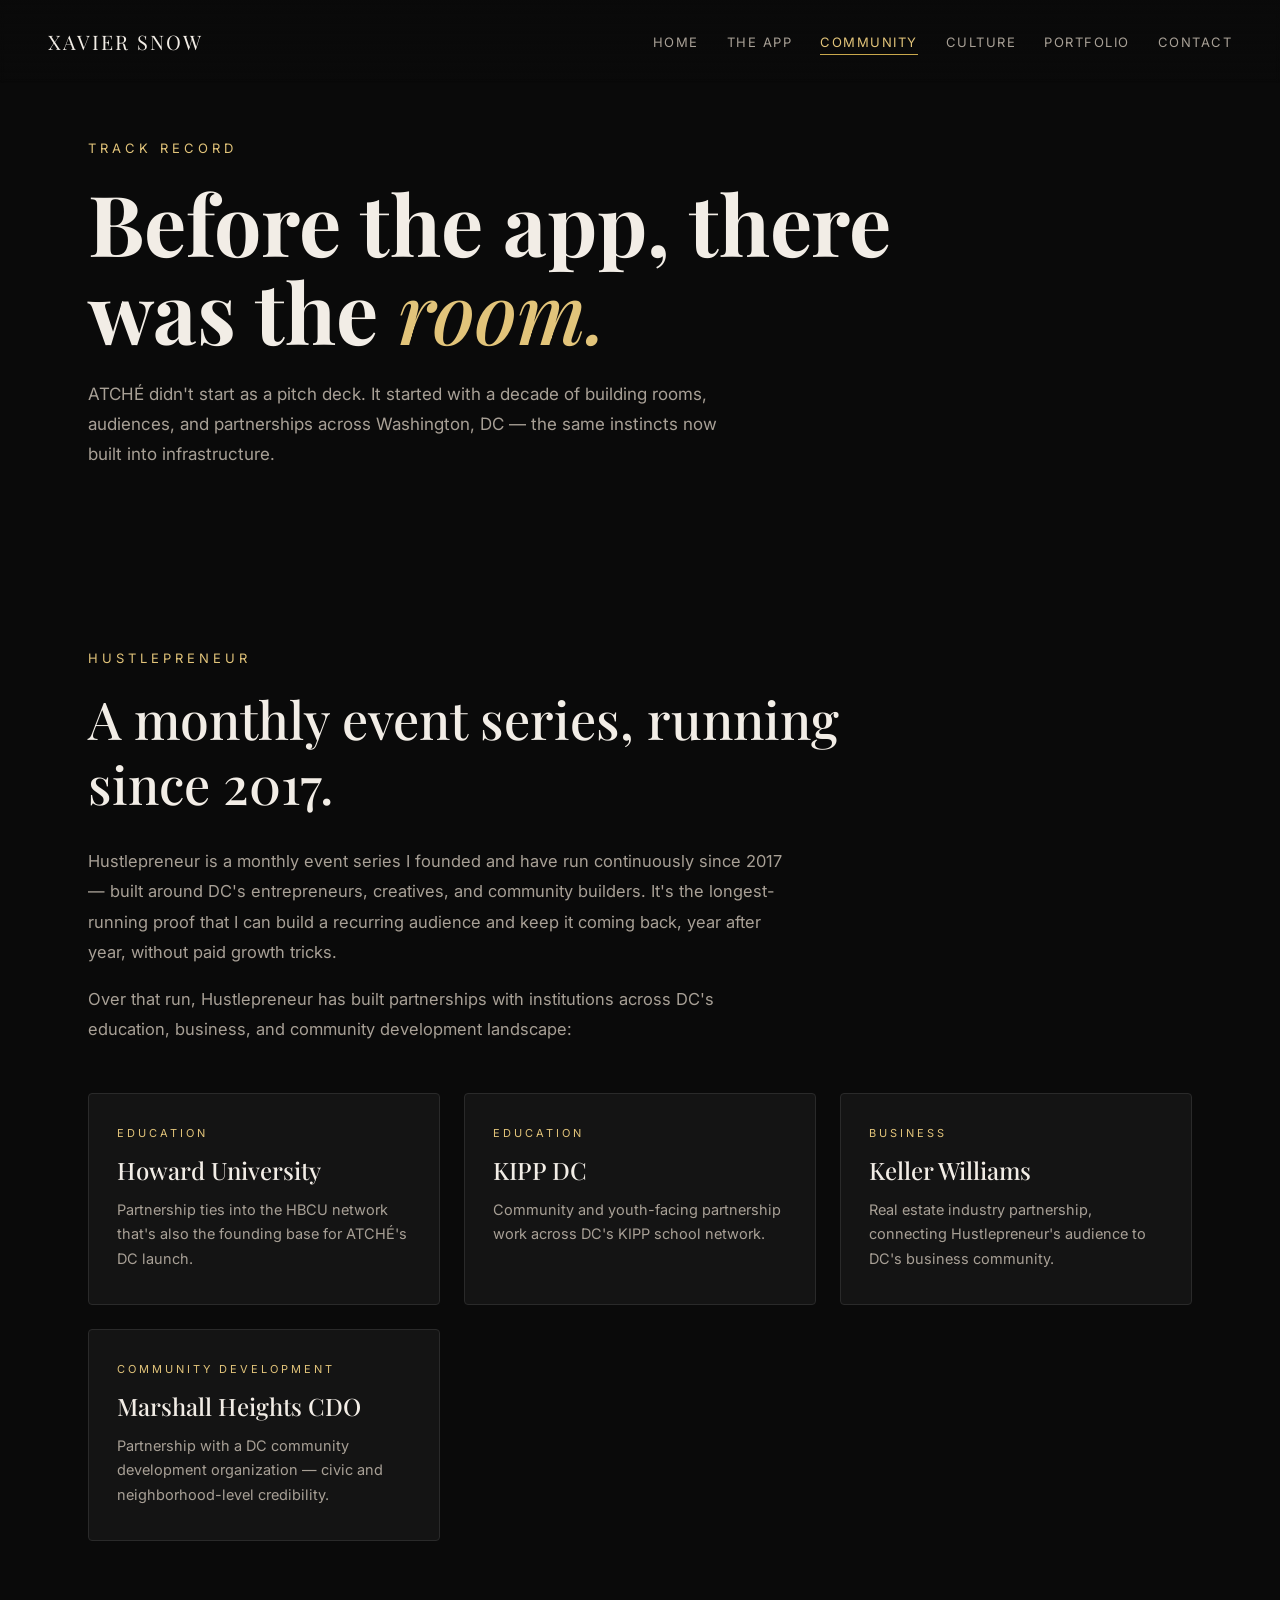
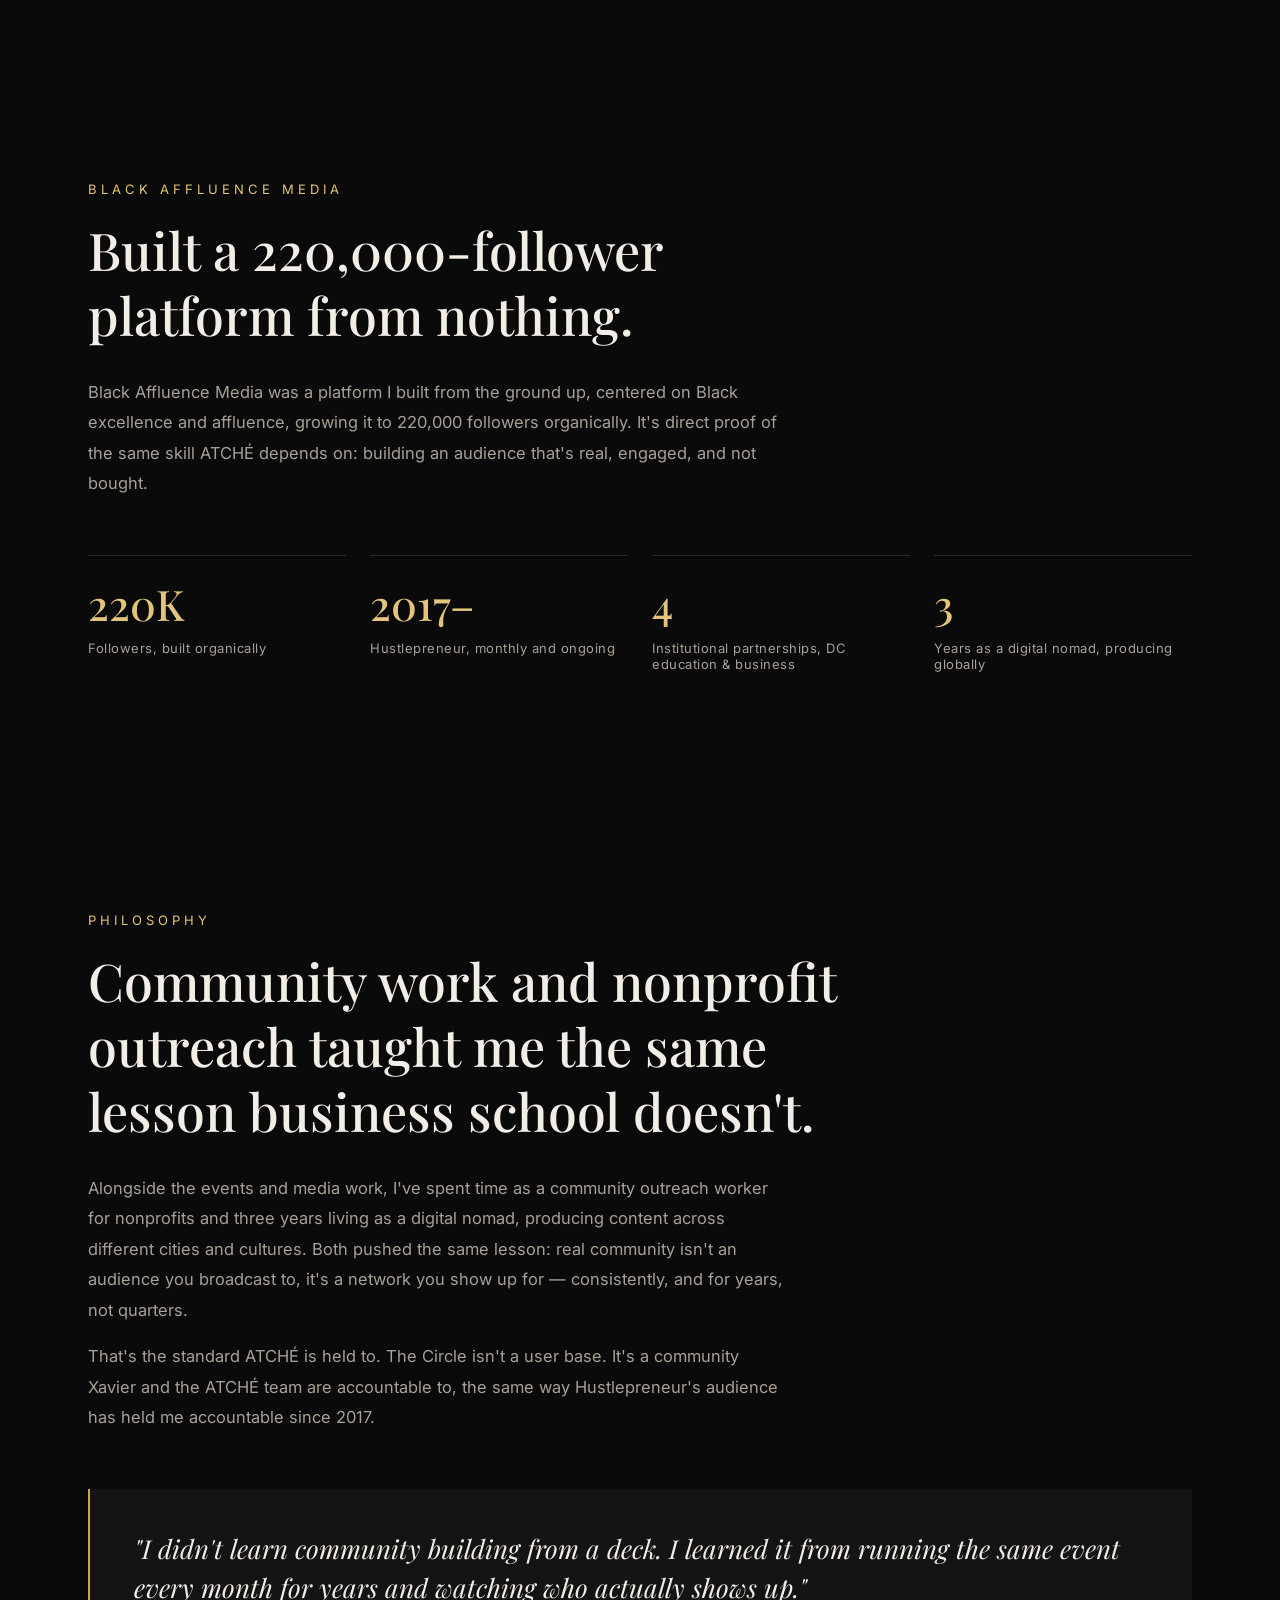
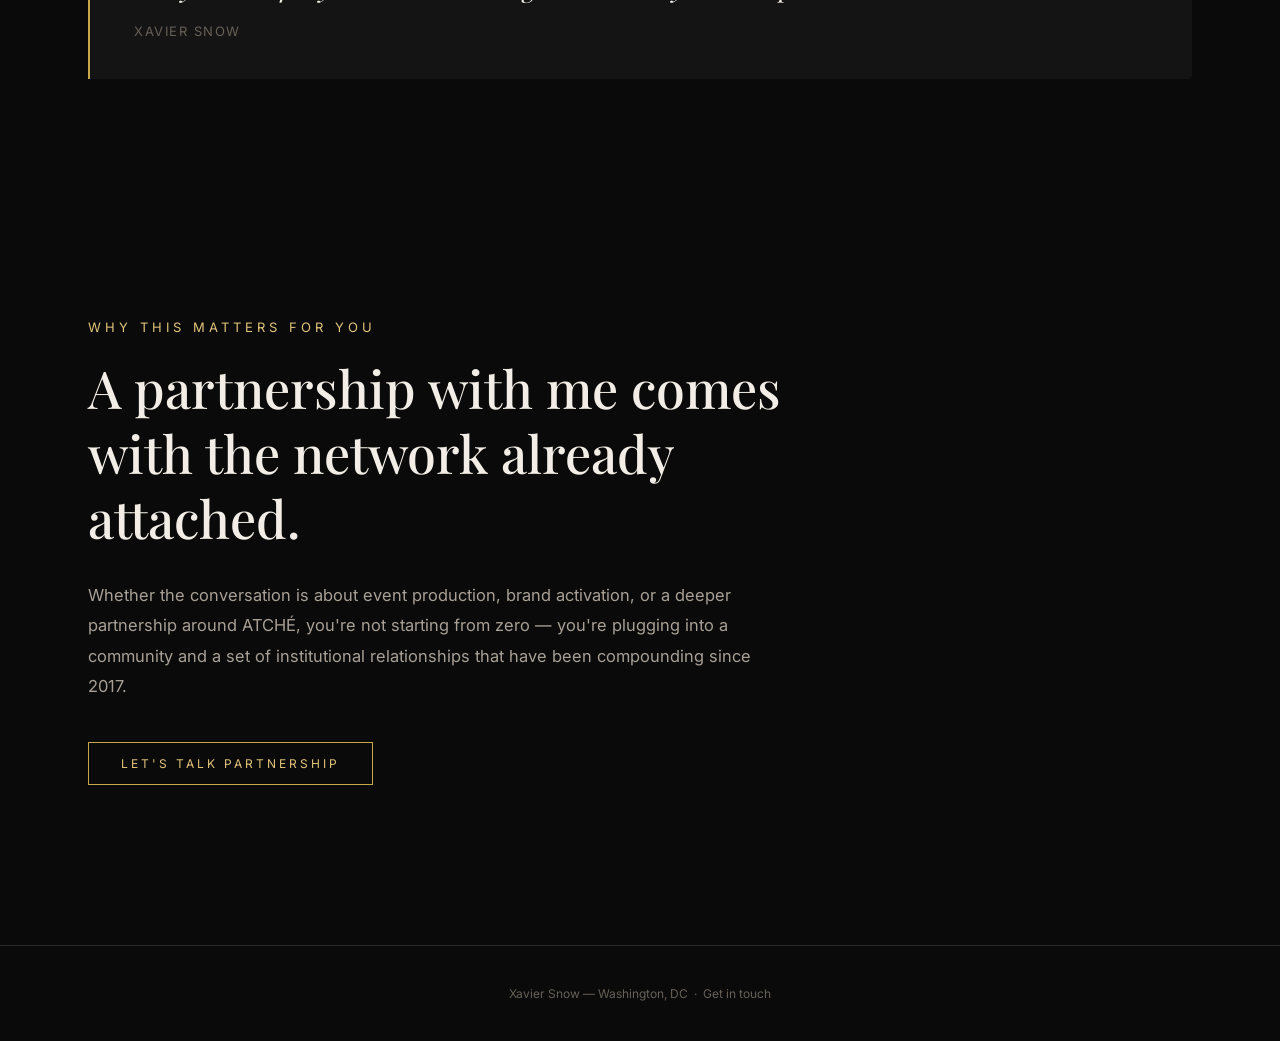
==== community.html @ 62bb4e22 "Initial site" ====
<!DOCTYPE html>
<html lang="en">
<head>
<meta charset="UTF-8">
<meta name="viewport" content="width=device-width, initial-scale=1.0">
<title>Community | Xavier Snow</title>
<meta name="description" content="A decade of building communities in DC — Hustlepreneur, Black Affluence Media, and the partnerships behind them.">
<link rel="stylesheet" href="styles.css">
</head>
<body>

<nav>
  <a class="logo" href="index.html">XAVIER SNOW</a>
  <ul>
    <li><a class="nav-link" href="index.html">Home</a></li>
    <li><a class="nav-link" href="the-app.html">The App</a></li>
    <li><a class="nav-link active" href="community.html">Community</a></li>
    <li><a class="nav-link" href="culture.html">Culture</a></li>
    <li><a class="nav-link" href="portfolio.html">Portfolio</a></li>
    <li><a class="nav-link" href="contact.html">Contact</a></li>
  </ul>
</nav>

<div class="page-hero">
  <div class="page-eyebrow">Track record</div>
  <h1>Before the app, there was the <em>room.</em></h1>
  <p class="page-sub">ATCHÉ didn't start as a pitch deck. It started with a decade of building rooms, audiences, and partnerships across Washington, DC — the same instincts now built into infrastructure.</p>
</div>

<section class="reveal">
  <div class="section-label">Hustlepreneur</div>
  <h2 class="section-title">A monthly event series, running since 2017.</h2>
  <div class="body-text">
    <p>Hustlepreneur is a monthly event series I founded and have run continuously since 2017 — built around DC's entrepreneurs, creatives, and community builders. It's the longest-running proof that I can build a recurring audience and keep it coming back, year after year, without paid growth tricks.</p>
    <p>Over that run, Hustlepreneur has built partnerships with institutions across DC's education, business, and community development landscape:</p>
  </div>
  <div class="card-grid">
    <div class="card">
      <span class="card-tag">Education</span>
      <h3>Howard University</h3>
      <p>Partnership ties into the HBCU network that's also the founding base for ATCHÉ's DC launch.</p>
    </div>
    <div class="card">
      <span class="card-tag">Education</span>
      <h3>KIPP DC</h3>
      <p>Community and youth-facing partnership work across DC's KIPP school network.</p>
    </div>
    <div class="card">
      <span class="card-tag">Business</span>
      <h3>Keller Williams</h3>
      <p>Real estate industry partnership, connecting Hustlepreneur's audience to DC's business community.</p>
    </div>
    <div class="card">
      <span class="card-tag">Community development</span>
      <h3>Marshall Heights CDO</h3>
      <p>Partnership with a DC community development organization — civic and neighborhood-level credibility.</p>
    </div>
  </div>
</section>

<section class="reveal">
  <div class="section-label">Black Affluence Media</div>
  <h2 class="section-title">Built a 220,000-follower platform from nothing.</h2>
  <div class="body-text">
    <p>Black Affluence Media was a platform I built from the ground up, centered on Black excellence and affluence, growing it to 220,000 followers organically. It's direct proof of the same skill ATCHÉ depends on: building an audience that's real, engaged, and not bought.</p>
  </div>
  <div class="stats">
    <div class="stat"><div class="stat-num">220K</div><div class="stat-label">Followers, built organically</div></div>
    <div class="stat"><div class="stat-num">2017–</div><div class="stat-label">Hustlepreneur, monthly and ongoing</div></div>
    <div class="stat"><div class="stat-num">4</div><div class="stat-label">Institutional partnerships, DC education &amp; business</div></div>
    <div class="stat"><div class="stat-num">3</div><div class="stat-label">Years as a digital nomad, producing globally</div></div>
  </div>
</section>

<section class="reveal">
  <div class="section-label">Philosophy</div>
  <h2 class="section-title">Community work and nonprofit outreach taught me the same lesson business school doesn't.</h2>
  <div class="body-text">
    <p>Alongside the events and media work, I've spent time as a community outreach worker for nonprofits and three years living as a digital nomad, producing content across different cities and cultures. Both pushed the same lesson: real community isn't an audience you broadcast to, it's a network you show up for — consistently, and for years, not quarters.</p>
    <p>That's the standard ATCHÉ is held to. The Circle isn't a user base. It's a community Xavier and the ATCHÉ team are accountable to, the same way Hustlepreneur's audience has held me accountable since 2017.</p>
  </div>
  <div class="callout">
    <p>"I didn't learn community building from a deck. I learned it from running the same event every month for years and watching who actually shows up."</p>
    <div class="callout-attr">Xavier Snow</div>
  </div>
</section>

<section class="reveal" style="padding-bottom:160px;">
  <div class="section-label">Why this matters for you</div>
  <h2 class="section-title">A partnership with me comes with the network already attached.</h2>
  <div class="body-text">
    <p>Whether the conversation is about event production, brand activation, or a deeper partnership around ATCHÉ, you're not starting from zero — you're plugging into a community and a set of institutional relationships that have been compounding since 2017.</p>
  </div>
  <div class="cta-row">
    <a class="btn-outline" href="contact.html">Let's talk partnership</a>
  </div>
</section>

<footer>
  Xavier Snow — Washington, DC &nbsp;·&nbsp; <a href="contact.html">Get in touch</a>
</footer>

<script>
const reveals = document.querySelectorAll('.reveal');
const observer = new IntersectionObserver((entries) => {
  entries.forEach(entry => {
    if (entry.isIntersecting) {
      entry.target.classList.add('visible');
      observer.unobserve(entry.target);
    }
  });
}, { threshold: 0.15 });
reveals.forEach(el => observer.observe(el));
</script>

</body>
</html>
---- styles.css ----
/* ============================================================
   XAVIER SNOW — Personal & Business Hub
   Shared stylesheet — black/gold, Playfair Display + Inter
   ============================================================ */

@import url('https://fonts.googleapis.com/css2?family=Playfair+Display:ital,wght@0,400;0,500;0,700;1,500&family=Inter:wght@300;400;500;600&display=swap');

* { box-sizing: border-box; margin: 0; padding: 0; }

:root {
  --black: #0a0a0a;
  --surface: #141414;
  --surface2: #1c1c1c;
  --border: #2a2a2a;
  --gold: #C9A84C;
  --gold-light: #E2C47A;
  --text: #F2EDE6;
  --text2: #A8A096;
  --text3: #666058;
}

html { scroll-behavior: smooth; }

body {
  font-family: 'Inter', sans-serif;
  background: var(--black);
  color: var(--text);
  overflow-x: hidden;
}

a { color: inherit; }

/* ---------- nav ---------- */
nav {
  position: fixed; top: 0; left: 0; right: 0; z-index: 100;
  display: flex; justify-content: space-between; align-items: center;
  padding: 28px 48px;
  background: linear-gradient(to bottom, rgba(10,10,10,0.85), transparent);
  backdrop-filter: blur(2px);
}
nav .logo {
  font-family: 'Playfair Display', serif; font-size: 20px; letter-spacing: 2px;
  text-decoration: none; color: var(--text);
}
nav ul { display: flex; gap: 28px; list-style: none; font-size: 13px; letter-spacing: 1.5px; text-transform: uppercase; }
nav a.nav-link { color: var(--text2); text-decoration: none; transition: color 0.3s ease; padding-bottom: 4px; border-bottom: 1px solid transparent; }
nav a.nav-link:hover { color: var(--gold-light); }
nav a.nav-link.active { color: var(--gold-light); border-bottom-color: var(--gold); }

@media (max-width: 760px) {
  nav { padding: 20px 24px; flex-direction: column; gap: 14px; align-items: flex-start; }
  nav ul { gap: 14px; font-size: 10.5px; flex-wrap: wrap; }
}

/* ---------- page hero (sub-pages) ---------- */
.page-hero {
  min-height: 56vh;
  display: flex; flex-direction: column; justify-content: center;
  padding: 140px 48px 60px;
  max-width: 1200px; margin: 0 auto;
}
.page-eyebrow {
  font-size: 13px; letter-spacing: 4px; text-transform: uppercase;
  color: var(--gold-light); margin-bottom: 22px;
  opacity: 0; transform: translateY(18px);
  animation: rise 0.9s ease forwards 0.1s;
}
.page-hero h1 {
  font-family: 'Playfair Display', serif;
  font-size: clamp(40px, 7vw, 84px);
  line-height: 1.05; font-weight: 700;
  max-width: 920px;
  opacity: 0; transform: translateY(32px);
  animation: rise 1s ease forwards 0.25s;
}
.page-hero h1 em { font-style: italic; color: var(--gold-light); font-weight: 500; }
.page-hero .page-sub {
  margin-top: 26px; max-width: 640px; font-size: 17px; color: var(--text2); line-height: 1.75;
  opacity: 0; transform: translateY(18px);
  animation: rise 1s ease forwards 0.55s;
}

@keyframes rise { to { opacity: 1; transform: translateY(0); } }

/* ---------- hero (home, full) ---------- */
.hero {
  min-height: 100vh;
  display: flex; flex-direction: column; justify-content: center;
  padding: 0 48px;
  position: relative;
}
.hero-eyebrow {
  font-size: 13px; letter-spacing: 4px; text-transform: uppercase;
  color: var(--gold-light); margin-bottom: 24px;
  opacity: 0; transform: translateY(20px);
  animation: rise 1s ease forwards 0.2s;
}
.hero h1 {
  font-family: 'Playfair Display', serif;
  font-size: clamp(44px, 10vw, 112px);
  line-height: 0.98; font-weight: 700;
  opacity: 0; transform: translateY(40px);
  animation: rise 1.1s ease forwards 0.4s;
}
.hero h1 em { font-style: italic; color: var(--gold-light); font-weight: 500; }
.hero-sub {
  margin-top: 28px; max-width: 580px; font-size: 17px; color: var(--text2); line-height: 1.7;
  opacity: 0; transform: translateY(20px);
  animation: rise 1s ease forwards 0.7s;
}
.hero-scroll {
  position: absolute; bottom: 40px; left: 48px;
  font-size: 12px; letter-spacing: 3px; text-transform: uppercase; color: var(--text3);
  display: flex; align-items: center; gap: 12px;
  opacity: 0; animation: rise 1s ease forwards 1.1s;
}
.hero-scroll::after {
  content: ''; width: 60px; height: 1px; background: var(--text3);
  animation: extend 2s ease-in-out infinite alternate;
}
@keyframes extend { from { width: 24px; } to { width: 72px; } }

/* ---------- section shared ---------- */
section { padding: 120px 48px; max-width: 1200px; margin: 0 auto; }
.section-label {
  font-size: 13px; letter-spacing: 4px; text-transform: uppercase;
  color: var(--gold-light); margin-bottom: 20px;
}
.section-title {
  font-family: 'Playfair Display', serif; font-size: clamp(30px, 4.5vw, 52px);
  font-weight: 500; max-width: 780px; line-height: 1.25;
}
.body-text {
  margin-top: 30px; max-width: 700px; font-size: 16.5px; color: var(--text2); line-height: 1.85;
}
.body-text p + p { margin-top: 16px; }
.body-text strong { color: var(--text); font-weight: 500; }

/* reveal-on-scroll */
.reveal { opacity: 0; transform: translateY(48px); transition: opacity 0.9s ease, transform 0.9s ease; }
.reveal.visible { opacity: 1; transform: translateY(0); }

/* ---------- stat blocks ---------- */
.stats { margin-top: 56px; display: grid; grid-template-columns: repeat(auto-fit, minmax(200px, 1fr)); gap: 24px; }
.stat { border-top: 1px solid var(--border); padding-top: 20px; }
.stat-num { font-family: 'Playfair Display', serif; font-size: 42px; color: var(--gold-light); font-weight: 500; }
.stat-label { font-size: 13px; color: var(--text2); margin-top: 8px; letter-spacing: 0.5px; }

/* ---------- card grid (home nav cards, pillars, tiers) ---------- */
.card-grid { margin-top: 48px; display: grid; grid-template-columns: repeat(auto-fit, minmax(260px, 1fr)); gap: 24px; }
.card {
  background: var(--surface); border: 1px solid var(--border); border-radius: 4px;
  padding: 32px 28px; text-decoration: none; display: block;
  transition: transform 0.5s cubic-bezier(.16,1,.3,1), border-color 0.4s ease, background 0.4s ease;
}
.card:hover { transform: translateY(-6px); border-color: var(--gold); background: var(--surface2); }
.card .card-tag { font-size: 11px; letter-spacing: 3px; text-transform: uppercase; color: var(--gold-light); margin-bottom: 14px; display: block; }
.card h3 { font-family: 'Playfair Display', serif; font-size: 24px; font-weight: 500; color: var(--text); margin-bottom: 12px; }
.card p { font-size: 14.5px; color: var(--text2); line-height: 1.7; }
.card .card-arrow { display: inline-block; margin-top: 18px; font-size: 13px; color: var(--gold-light); letter-spacing: 1px; }

/* ---------- pillar list (numbered) ---------- */
.pillars { margin-top: 48px; display: flex; flex-direction: column; }
.pillar { display: grid; grid-template-columns: 64px 1fr; gap: 24px; padding: 32px 0; border-top: 1px solid var(--border); }
.pillar:last-child { border-bottom: 1px solid var(--border); }
.pillar-num { font-family: 'Playfair Display', serif; font-size: 30px; color: var(--gold); opacity: 0.7; }
.pillar h3 { font-family: 'Playfair Display', serif; font-size: 22px; font-weight: 500; margin-bottom: 10px; }
.pillar p { font-size: 15px; color: var(--text2); line-height: 1.75; max-width: 640px; }

/* ---------- tier cards ---------- */
.tier-grid { margin-top: 48px; display: grid; grid-template-columns: repeat(auto-fit, minmax(280px, 1fr)); gap: 24px; }
.tier-card { border: 1px solid var(--border); border-radius: 4px; padding: 36px 28px; background: var(--surface); }
.tier-card.featured { border-color: var(--gold); background: var(--surface2); }
.tier-name { font-family: 'Playfair Display', serif; font-size: 26px; font-weight: 500; color: var(--gold-light); margin-bottom: 8px; }
.tier-who { font-size: 12.5px; letter-spacing: 1.5px; text-transform: uppercase; color: var(--text3); margin-bottom: 20px; }
.tier-card p { font-size: 14.5px; color: var(--text2); line-height: 1.75; }

/* ---------- timeline (roadmap) ---------- */
.timeline { margin-top: 48px; display: flex; flex-direction: column; }
.timeline-item { display: grid; grid-template-columns: 140px 1fr; gap: 24px; padding: 26px 0; border-top: 1px solid var(--border); }
.timeline-item:last-child { border-bottom: 1px solid var(--border); }
.timeline-phase { font-family: 'Playfair Display', serif; font-size: 17px; color: var(--gold-light); }
.timeline-item p { font-size: 14.5px; color: var(--text2); line-height: 1.7; }

/* ---------- quote / callout ---------- */
.callout {
  margin-top: 56px; padding: 40px 44px; border-left: 2px solid var(--gold);
  background: var(--surface); border-radius: 0 4px 4px 0;
}
.callout p { font-family: 'Playfair Display', serif; font-size: clamp(19px, 2.4vw, 26px); font-style: italic; line-height: 1.5; color: var(--text); }
.callout .callout-attr { margin-top: 16px; font-family: 'Inter', sans-serif; font-style: normal; font-size: 13px; letter-spacing: 1.5px; text-transform: uppercase; color: var(--text3); }

/* ---------- portfolio grid (reused from existing portfolio page) ---------- */
.portfolio-grid { margin-top: 48px; display: grid; grid-template-columns: repeat(auto-fit, minmax(280px, 1fr)); gap: 20px; }
.portfolio-card {
  aspect-ratio: 4/5; border-radius: 3px; overflow: hidden; position: relative;
  background: var(--surface2); border: 1px solid var(--border);
  display: flex; align-items: flex-end;
  transition: transform 0.6s cubic-bezier(.16,1,.3,1), border-color 0.4s ease;
  text-decoration: none;
}
.portfolio-card:hover { transform: translateY(-6px); border-color: var(--gold); }
.portfolio-card .tag {
  font-size: 10px; letter-spacing: 3px; text-transform: uppercase; color: var(--text);
  position: absolute; top: 20px; left: 20px; z-index: 2;
  background: rgba(0,0,0,0.55); padding: 4px 8px; border-radius: 2px; backdrop-filter: blur(4px);
}
.portfolio-card .caption {
  padding: 20px; font-family: 'Playfair Display', serif; font-size: 18px; color: var(--text);
  position: relative; z-index: 2;
  background: linear-gradient(to top, rgba(0,0,0,0.9) 0%, rgba(0,0,0,0.4) 60%, transparent 100%);
  width: 100%;
}
.portfolio-card .cover-img {
  position: absolute; inset: 0; width: 100%; height: 100%; object-fit: cover;
  transition: transform 0.7s cubic-bezier(.16,1,.3,1);
}
.portfolio-card:hover .cover-img { transform: scale(1.05); }
.gallery-cta { margin-top: 28px; text-align: center; }
.gallery-cta a, .btn-outline {
  display: inline-block; padding: 13px 32px; border: 1px solid var(--gold);
  color: var(--gold-light); font-size: 12px; letter-spacing: 3px; text-transform: uppercase;
  text-decoration: none; transition: background 0.3s ease, color 0.3s ease;
}
.gallery-cta a:hover, .btn-outline:hover { background: var(--gold); color: var(--black); }

/* ---------- video section (reused) ---------- */
.video-section { padding: 0 48px 120px; max-width: 1200px; margin: 0 auto; }
.video-section-label { font-size: 13px; letter-spacing: 4px; text-transform: uppercase; color: var(--gold-light); margin-bottom: 20px; }
.video-section-title { font-family: 'Playfair Display', serif; font-size: clamp(28px, 4vw, 48px); font-weight: 500; max-width: 680px; line-height: 1.2; margin-bottom: 40px; }

.video-hero { position: relative; width: 100%; aspect-ratio: 16/9; overflow: hidden; border-radius: 3px; border: 1px solid var(--border); animation: pulse-glow 4s ease-in-out infinite; }
.video-hero video { width: 100%; height: 100%; object-fit: cover; display: block; }
.video-hero-overlay { position: absolute; inset: 0; background: linear-gradient(to top, rgba(0,0,0,0.75) 0%, transparent 50%); display: flex; align-items: flex-end; padding: 32px; pointer-events: none; }
.video-hero-caption { font-family: 'Playfair Display', serif; font-size: clamp(20px, 3vw, 32px); color: var(--text); font-weight: 500; }
.video-hero-caption small { display: block; font-family: 'Inter', sans-serif; font-size: 12px; letter-spacing: 3px; text-transform: uppercase; color: var(--gold-light); margin-bottom: 8px; font-weight: 400; }
.video-hero::after { content: ''; position: absolute; inset: 0; border: 1px solid rgba(201,168,76,0); border-radius: 3px; pointer-events: none; transition: border-color 0.4s ease; }
.video-hero:hover::after { border-color: rgba(201,168,76,0.6); }

.video-shimmer { position: absolute; inset: 0; background: linear-gradient(90deg, transparent 0%, rgba(201,168,76,0.06) 50%, transparent 100%); background-size: 200% 100%; animation: shimmer 2.5s ease-in-out infinite; }
.video-hero video ~ .video-shimmer { display: none; }

.video-reel { margin-top: 20px; display: flex; gap: 16px; overflow-x: auto; scroll-snap-type: x mandatory; padding-bottom: 8px; scrollbar-width: none; }
.video-reel::-webkit-scrollbar { display: none; }
.reel-card { flex-shrink: 0; width: 220px; aspect-ratio: 9/16; position: relative; overflow: hidden; border-radius: 3px; border: 1px solid var(--border); scroll-snap-align: start; background: var(--surface2); transition: border-color 0.4s ease, transform 0.5s cubic-bezier(.16,1,.3,1); cursor: pointer; }
.reel-card:hover { border-color: var(--gold); transform: scale(1.02); }
.reel-card video { width: 100%; height: 100%; object-fit: cover; display: block; }
.reel-card .reel-label { position: absolute; bottom: 0; left: 0; right: 0; padding: 16px 14px 14px; background: linear-gradient(to top, rgba(0,0,0,0.85) 0%, transparent 100%); font-family: 'Playfair Display', serif; font-size: 15px; color: var(--text); }
.reel-card .reel-tag { font-family: 'Inter', sans-serif; font-size: 10px; letter-spacing: 3px; text-transform: uppercase; color: var(--gold-light); display: block; margin-bottom: 4px; }
.reel-card .video-shimmer { animation-delay: 0.4s; }
.reel-card::before { content: '▶'; position: absolute; top: 50%; left: 50%; transform: translate(-50%,-50%) scale(0.8); font-size: 24px; color: rgba(255,255,255,0.6); opacity: 0; transition: opacity 0.3s ease, transform 0.3s ease; z-index: 3; pointer-events: none; }
.reel-card:hover::before { opacity: 1; transform: translate(-50%,-50%) scale(1); }

@keyframes pulse-glow { 0%, 100% { box-shadow: 0 0 0 1px rgba(201,168,76,0.15); } 50% { box-shadow: 0 0 40px 4px rgba(201,168,76,0.12); } }
@keyframes shimmer { 0% { background-position: -200% 0; } 100% { background-position: 200% 0; } }

/* ---------- rates table (reused) ---------- */
.rates-table { margin-top: 48px; width: 100%; border-collapse: collapse; font-size: 15px; }
.rates-table th { text-align: left; font-size: 12px; letter-spacing: 2px; text-transform: uppercase; color: var(--text3); padding: 14px 0; border-bottom: 1px solid var(--border); }
.rates-table td { padding: 22px 0; border-bottom: 1px solid var(--border); vertical-align: top; }
.rates-table .service { font-family: 'Playfair Display', serif; font-size: 19px; }
.rates-table .desc { color: var(--text2); font-size: 14px; max-width: 360px; }
.rates-table .price { color: var(--gold-light); text-align: right; white-space: nowrap; font-size: 17px; }
.rates-note { margin-top: 24px; font-size: 13px; color: var(--text3); font-style: italic; max-width: 600px; }

/* ---------- contact ---------- */
.contact-title { font-family: 'Playfair Display', serif; font-size: clamp(36px, 7vw, 72px); font-weight: 500; max-width: 800px; }
.contact-title em { font-style: italic; color: var(--gold-light); }
.contact-links { margin-top: 48px; display: flex; flex-wrap: wrap; gap: 16px 48px; }
.contact-links a { color: var(--text); text-decoration: none; font-size: 15px; letter-spacing: 1px; border-bottom: 1px solid var(--border); padding-bottom: 6px; transition: border-color 0.3s ease, color 0.3s ease; }
.contact-links a:hover { color: var(--gold-light); border-color: var(--gold); }

.cta-row { margin-top: 40px; display: flex; gap: 18px; flex-wrap: wrap; }

footer { padding: 40px 48px; text-align: center; font-size: 12px; color: var(--text3); border-top: 1px solid var(--border); }
footer a { color: var(--text3); text-decoration: none; }
footer a:hover { color: var(--gold-light); }

/* ---------- showcase image (full-bleed editorial still) ---------- */
.showcase {
  max-width: 1200px; margin: 0 auto; padding: 0 48px 100px;
}
.showcase-frame {
  position: relative; width: 100%; aspect-ratio: 16/9; overflow: hidden;
  border-radius: 3px; border: 1px solid var(--border);
}
.showcase-frame img { width: 100%; height: 100%; object-fit: cover; display: block; }
.showcase-frame .showcase-overlay {
  position: absolute; inset: 0;
  background: linear-gradient(to top, rgba(0,0,0,0.75) 0%, transparent 55%);
  display: flex; align-items: flex-end; padding: 32px; pointer-events: none;
}
.showcase-caption { font-family: 'Playfair Display', serif; font-size: clamp(18px, 2.6vw, 28px); color: var(--text); }
.showcase-caption small { display: block; font-family: 'Inter', sans-serif; font-size: 12px; letter-spacing: 3px; text-transform: uppercase; color: var(--gold-light); margin-bottom: 8px; font-weight: 400; }

/* ---------- placeholder reel card (awaiting real footage) ---------- */
.reel-card.placeholder {
  display: flex; align-items: center; justify-content: center; text-align: center;
  border-style: dashed; background: var(--surface);
}
.reel-card.placeholder .placeholder-inner { padding: 20px; }
.reel-card.placeholder .placeholder-icon { font-size: 22px; color: var(--text3); margin-bottom: 10px; }
.reel-card.placeholder .placeholder-text { font-size: 12px; letter-spacing: 1px; color: var(--text3); line-height: 1.6; }
.reel-card.placeholder:hover { border-color: var(--gold-light); transform: none; }

@media (max-width: 640px) {
  section { padding: 80px 24px; }
  .hero, .page-hero { padding-left: 24px; padding-right: 24px; }
  .video-section { padding: 0 24px 80px; }
  .showcase { padding: 0 24px 70px; }
  .reel-card { width: 160px; }
  .pillar { grid-template-columns: 1fr; gap: 8px; }
  .timeline-item { grid-template-columns: 1fr; gap: 6px; }
}
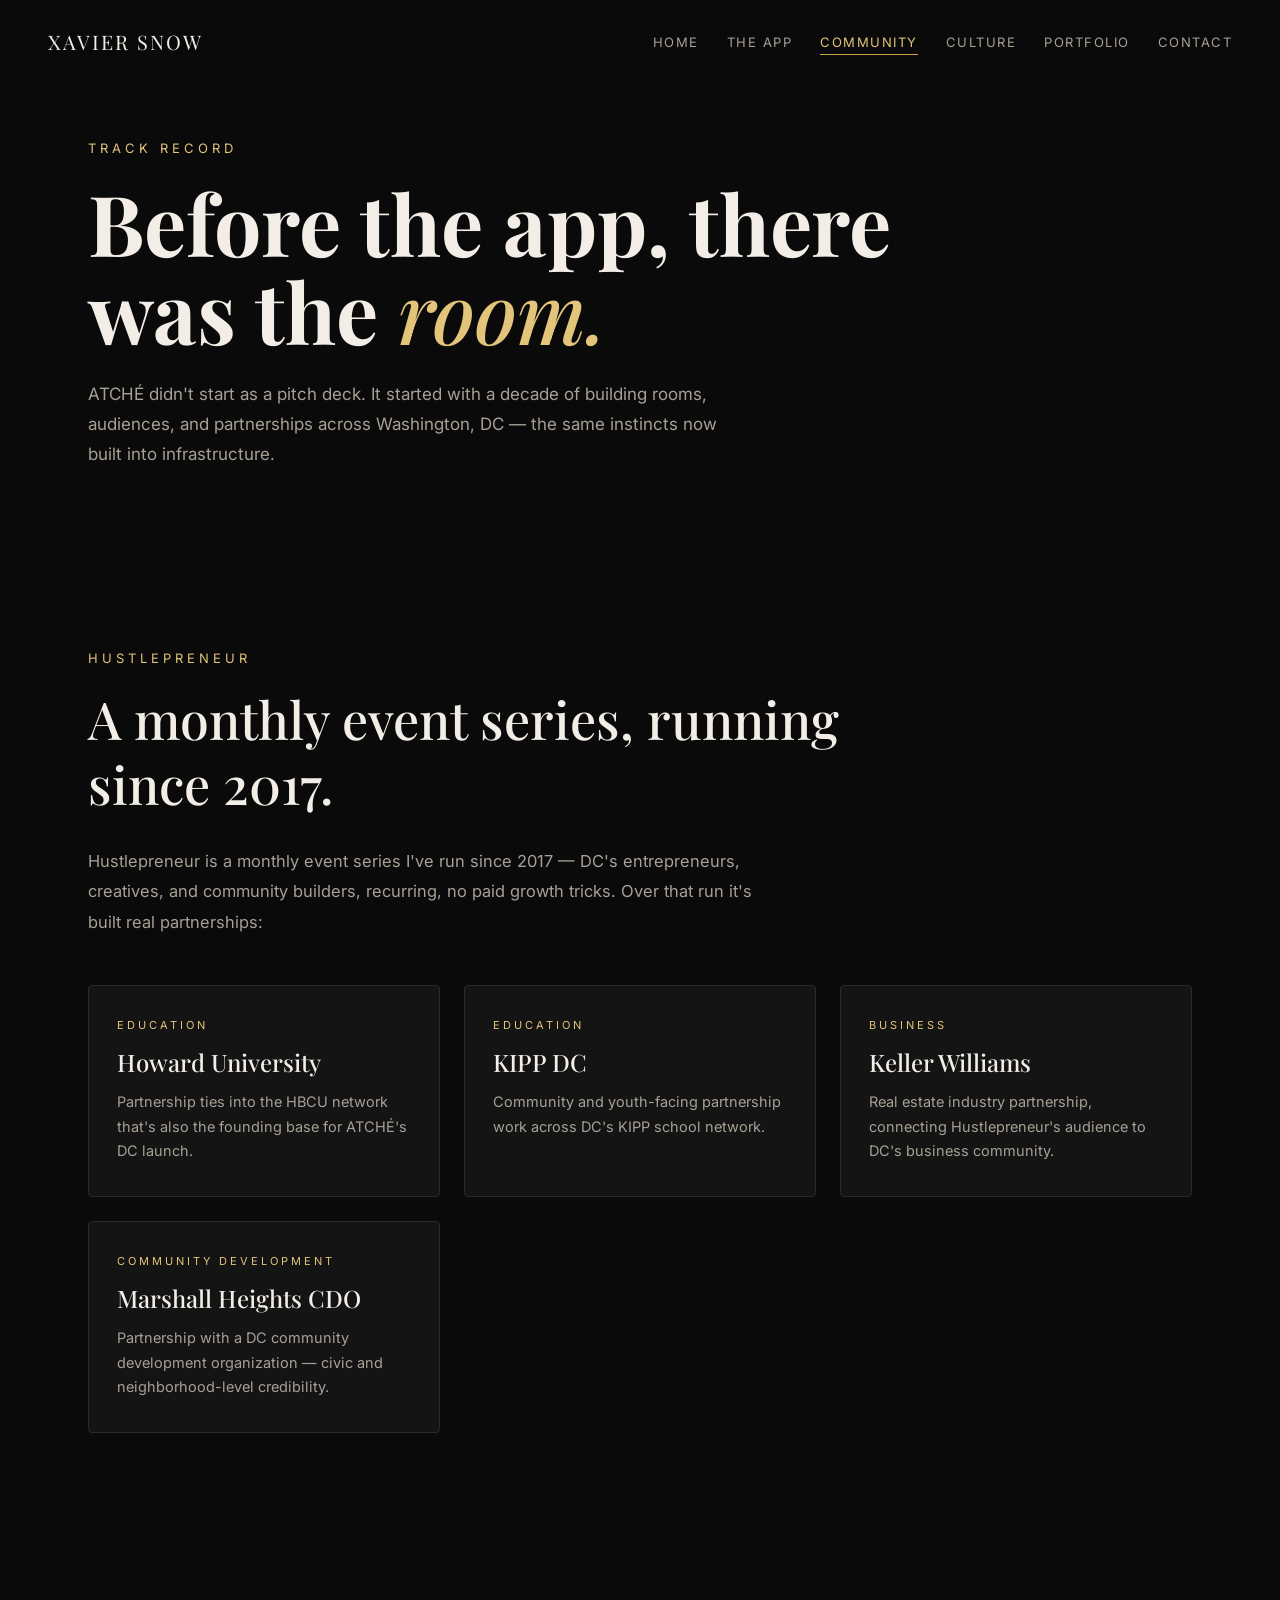
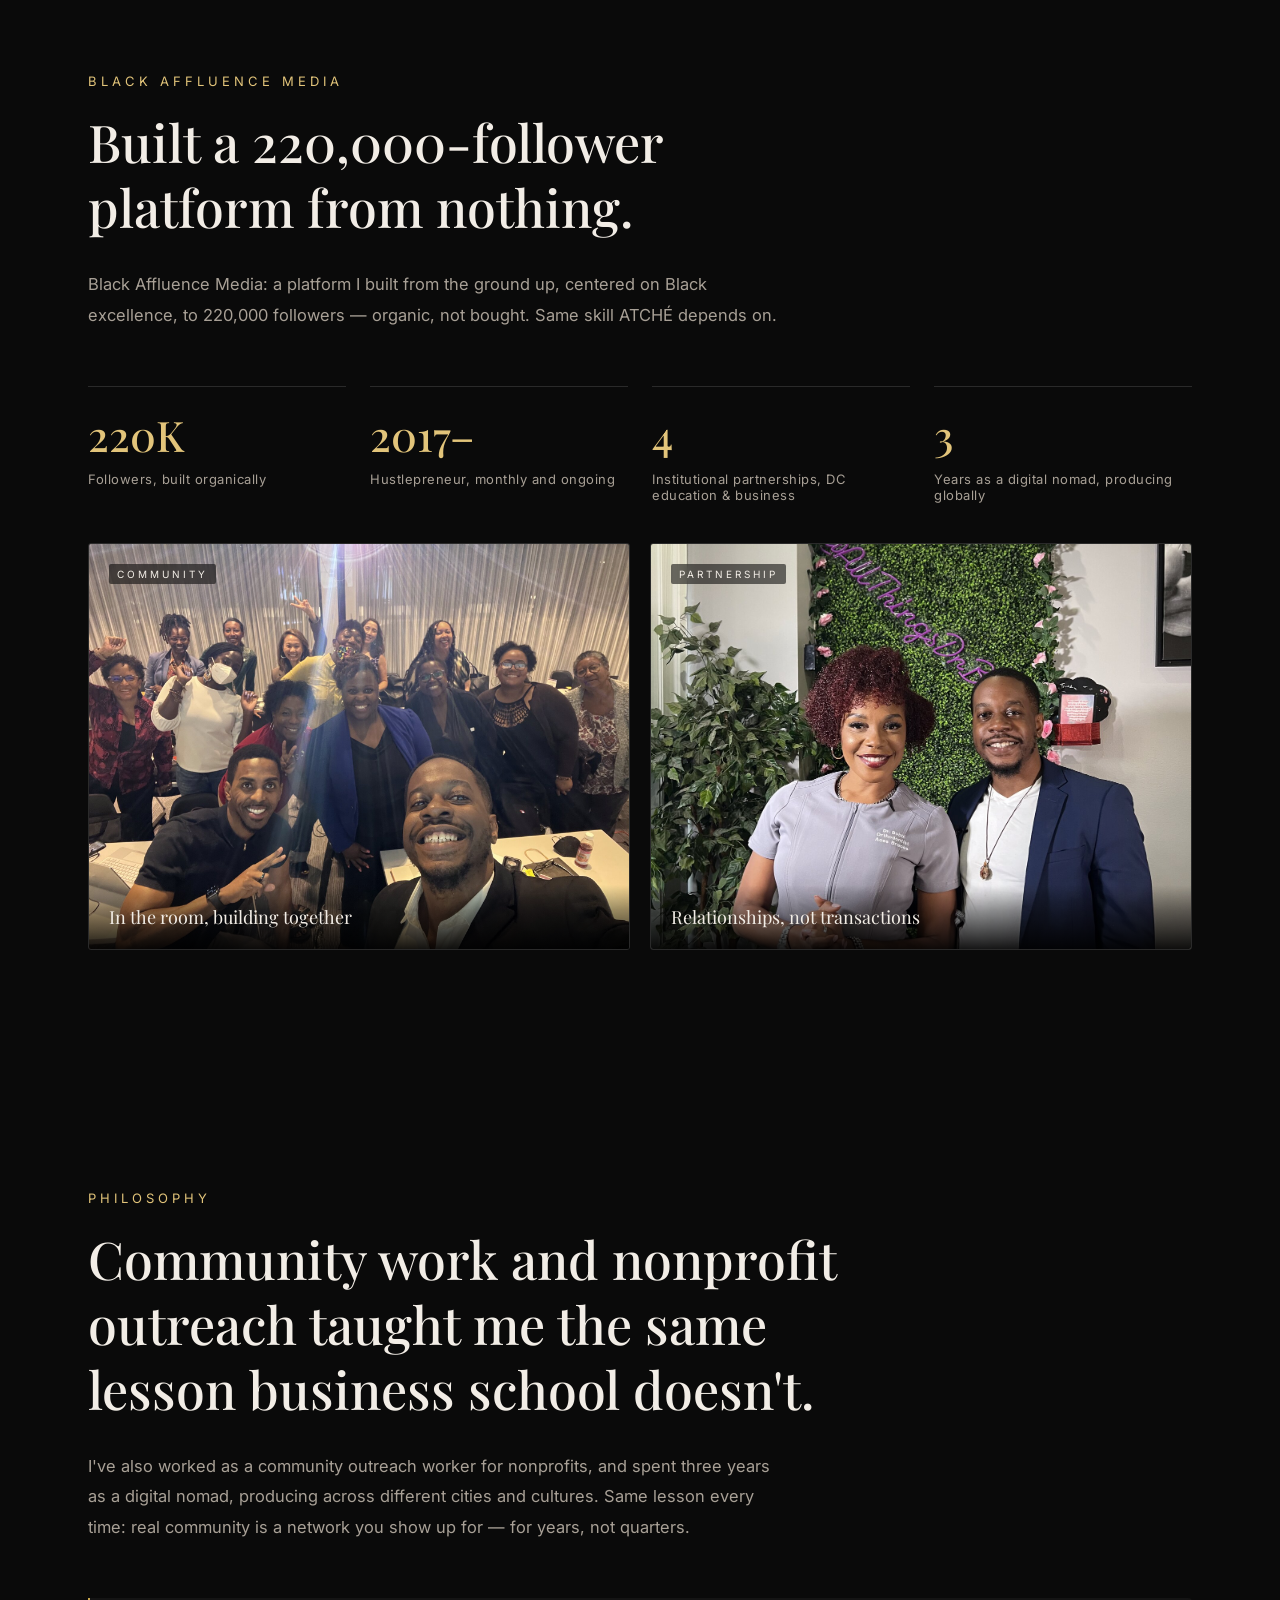
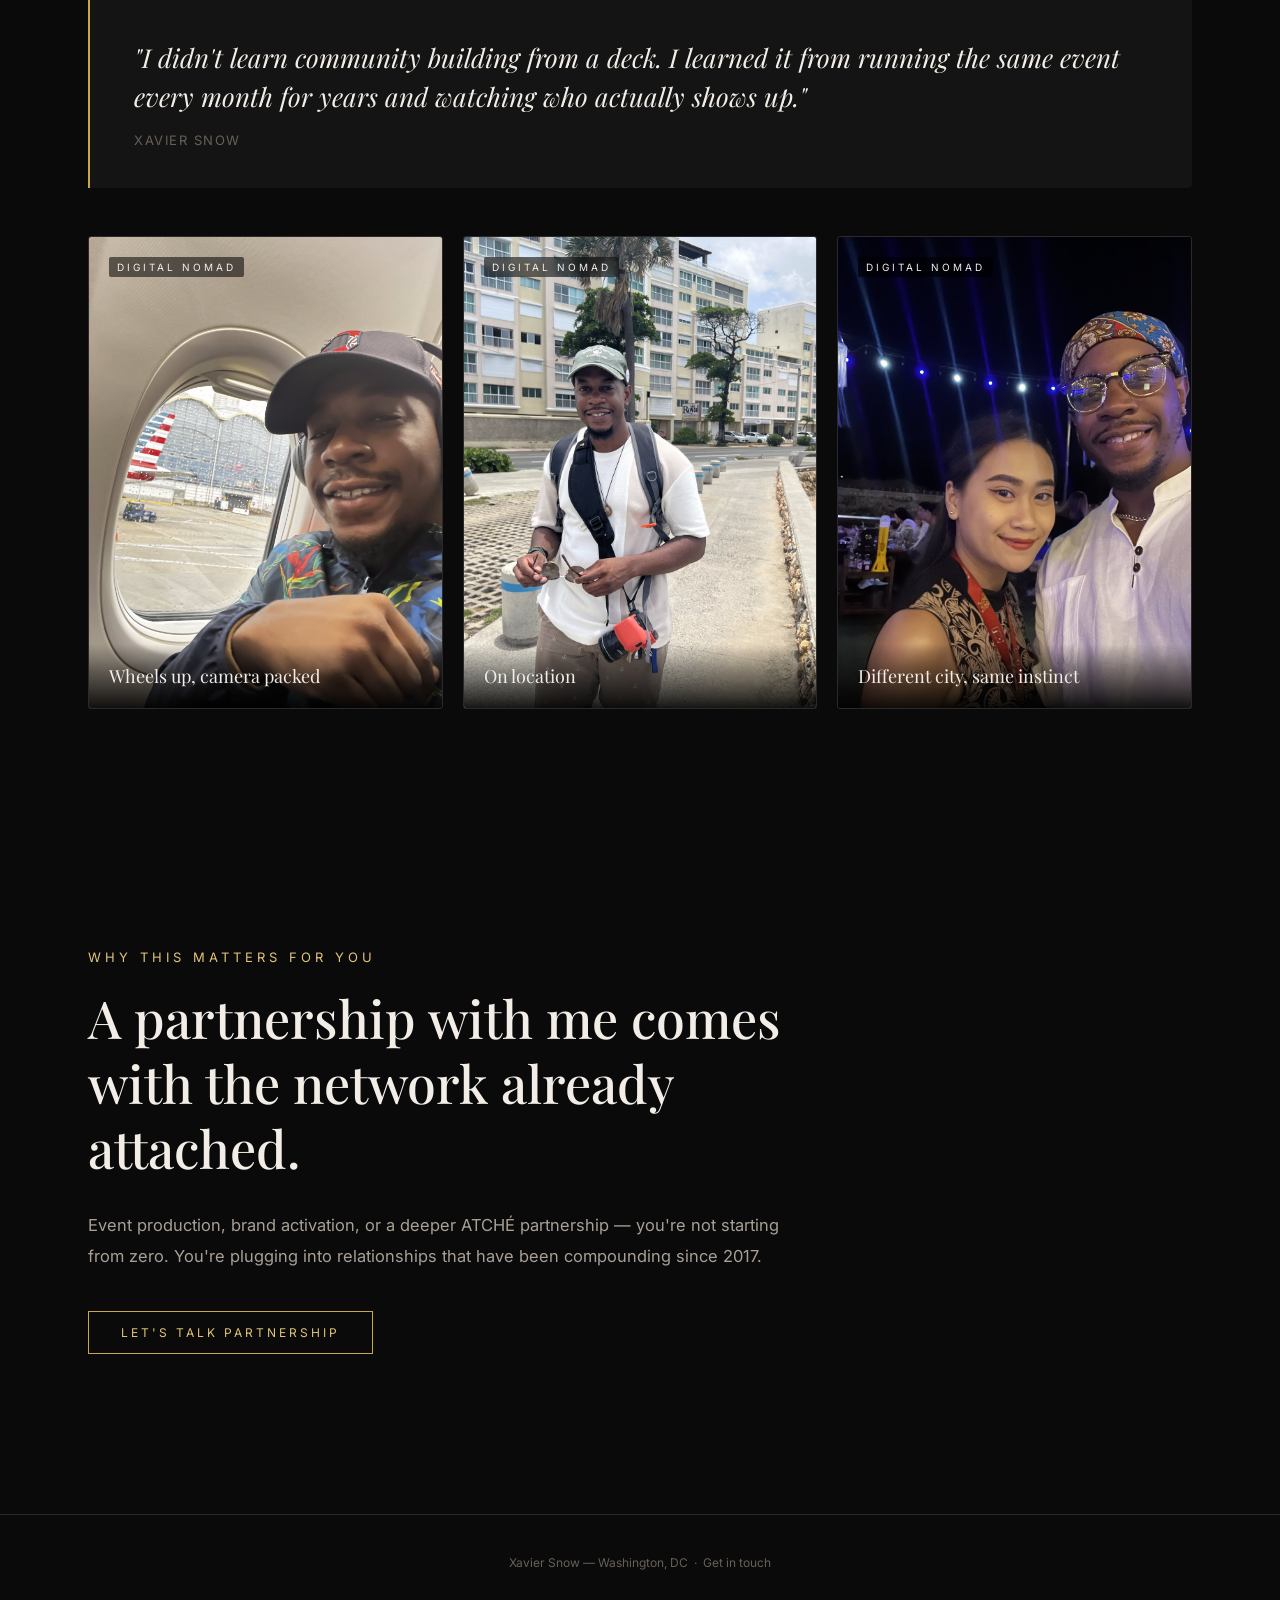
==== commit 6c141680: "Add community photos, tighten copy across the site" ====
--- a/community.html
+++ b/community.html
@@ -31,8 +31,7 @@
   <div class="section-label">Hustlepreneur</div>
   <h2 class="section-title">A monthly event series, running since 2017.</h2>
   <div class="body-text">
-    <p>Hustlepreneur is a monthly event series I founded and have run continuously since 2017 — built around DC's entrepreneurs, creatives, and community builders. It's the longest-running proof that I can build a recurring audience and keep it coming back, year after year, without paid growth tricks.</p>
-    <p>Over that run, Hustlepreneur has built partnerships with institutions across DC's education, business, and community development landscape:</p>
+    <p>Hustlepreneur is a monthly event series I've run since 2017 — DC's entrepreneurs, creatives, and community builders, recurring, no paid growth tricks. Over that run it's built real partnerships:</p>
   </div>
   <div class="card-grid">
     <div class="card">
@@ -62,7 +61,7 @@
   <div class="section-label">Black Affluence Media</div>
   <h2 class="section-title">Built a 220,000-follower platform from nothing.</h2>
   <div class="body-text">
-    <p>Black Affluence Media was a platform I built from the ground up, centered on Black excellence and affluence, growing it to 220,000 followers organically. It's direct proof of the same skill ATCHÉ depends on: building an audience that's real, engaged, and not bought.</p>
+    <p>Black Affluence Media: a platform I built from the ground up, centered on Black excellence, to 220,000 followers — organic, not bought. Same skill ATCHÉ depends on.</p>
   </div>
   <div class="stats">
     <div class="stat"><div class="stat-num">220K</div><div class="stat-label">Followers, built organically</div></div>
@@ -70,18 +69,46 @@
     <div class="stat"><div class="stat-num">4</div><div class="stat-label">Institutional partnerships, DC education &amp; business</div></div>
     <div class="stat"><div class="stat-num">3</div><div class="stat-label">Years as a digital nomad, producing globally</div></div>
   </div>
+  <div class="portfolio-grid" style="margin-top:40px;">
+    <div class="portfolio-card" style="aspect-ratio:4/3;">
+      <img class="cover-img" src="images/community/community-workshop.jpg" alt="Community workshop">
+      <span class="tag">Community</span>
+      <div class="caption">In the room, building together</div>
+    </div>
+    <div class="portfolio-card" style="aspect-ratio:4/3;">
+      <img class="cover-img" src="images/community/community-partnership.jpg" alt="Community partnership">
+      <span class="tag">Partnership</span>
+      <div class="caption">Relationships, not transactions</div>
+    </div>
+  </div>
 </section>
 
 <section class="reveal">
   <div class="section-label">Philosophy</div>
   <h2 class="section-title">Community work and nonprofit outreach taught me the same lesson business school doesn't.</h2>
   <div class="body-text">
-    <p>Alongside the events and media work, I've spent time as a community outreach worker for nonprofits and three years living as a digital nomad, producing content across different cities and cultures. Both pushed the same lesson: real community isn't an audience you broadcast to, it's a network you show up for — consistently, and for years, not quarters.</p>
-    <p>That's the standard ATCHÉ is held to. The Circle isn't a user base. It's a community Xavier and the ATCHÉ team are accountable to, the same way Hustlepreneur's audience has held me accountable since 2017.</p>
+    <p>I've also worked as a community outreach worker for nonprofits, and spent three years as a digital nomad, producing across different cities and cultures. Same lesson every time: real community is a network you show up for — for years, not quarters.</p>
   </div>
   <div class="callout">
     <p>"I didn't learn community building from a deck. I learned it from running the same event every month for years and watching who actually shows up."</p>
     <div class="callout-attr">Xavier Snow</div>
+  </div>
+  <div class="portfolio-grid" style="margin-top:48px;">
+    <div class="portfolio-card" style="aspect-ratio:3/4;">
+      <img class="cover-img" src="images/community/nomad-plane.jpg" alt="Digital nomad — in transit">
+      <span class="tag">Digital nomad</span>
+      <div class="caption">Wheels up, camera packed</div>
+    </div>
+    <div class="portfolio-card" style="aspect-ratio:3/4;">
+      <img class="cover-img" src="images/community/nomad-street.jpg" alt="Digital nomad — on location">
+      <span class="tag">Digital nomad</span>
+      <div class="caption">On location</div>
+    </div>
+    <div class="portfolio-card" style="aspect-ratio:3/4;">
+      <img class="cover-img" src="images/community/nomad-night.jpg" alt="Digital nomad — community abroad">
+      <span class="tag">Digital nomad</span>
+      <div class="caption">Different city, same instinct</div>
+    </div>
   </div>
 </section>
 
@@ -89,7 +116,7 @@
   <div class="section-label">Why this matters for you</div>
   <h2 class="section-title">A partnership with me comes with the network already attached.</h2>
   <div class="body-text">
-    <p>Whether the conversation is about event production, brand activation, or a deeper partnership around ATCHÉ, you're not starting from zero — you're plugging into a community and a set of institutional relationships that have been compounding since 2017.</p>
+    <p>Event production, brand activation, or a deeper ATCHÉ partnership — you're not starting from zero. You're plugging into relationships that have been compounding since 2017.</p>
   </div>
   <div class="cta-row">
     <a class="btn-outline" href="contact.html">Let's talk partnership</a>
--- a/styles.css
+++ b/styles.css
@@ -276,6 +276,15 @@
 footer a { color: var(--text3); text-decoration: none; }
 footer a:hover { color: var(--gold-light); }
 
+/* ---------- about layout (portrait + copy) ---------- */
+.about-layout { margin-top: 40px; display: grid; grid-template-columns: 320px 1fr; gap: 56px; align-items: start; }
+.about-portrait { border-radius: 4px; overflow: hidden; border: 1px solid var(--border); aspect-ratio: 9/16; }
+.about-portrait img { width: 100%; height: 100%; object-fit: cover; display: block; }
+@media (max-width: 760px) {
+  .about-layout { grid-template-columns: 1fr; }
+  .about-portrait { max-width: 320px; margin: 0 auto; }
+}
+
 /* ---------- showcase image (full-bleed editorial still) ---------- */
 .showcase {
   max-width: 1200px; margin: 0 auto; padding: 0 48px 100px;
